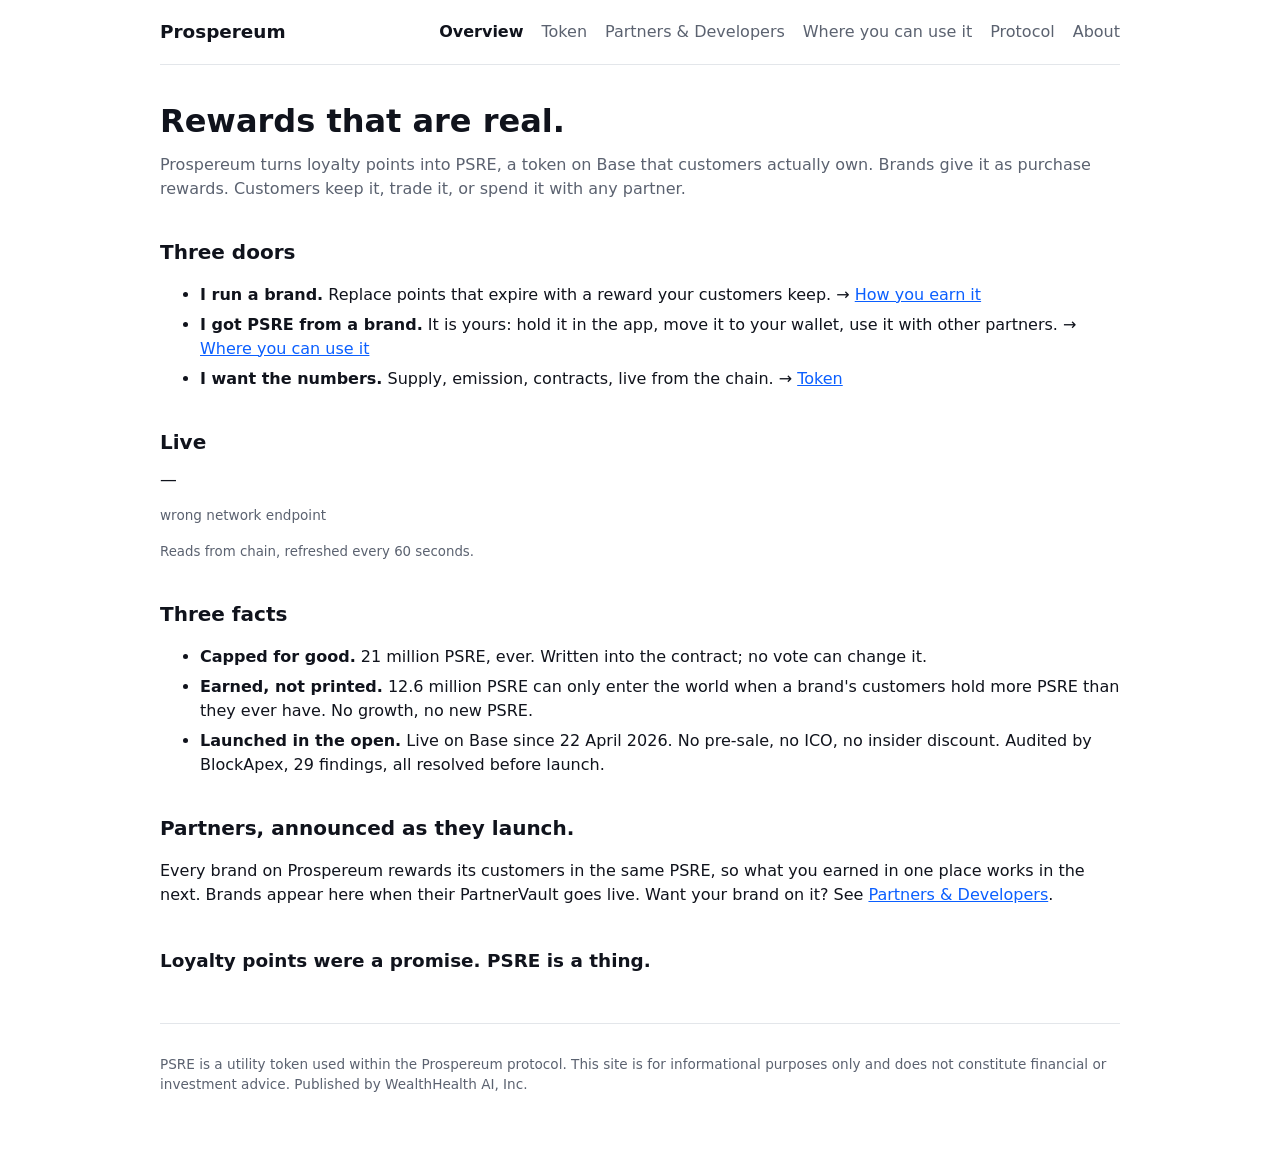
==== site/pages/index.html @ a17d3791 "site rc1: static prospereum.io pages + RPC Worker; Pages workflow publishes site/pages Six static pa" ====
<!doctype html>
<html lang="en">
<head>
<meta charset="utf-8">
<meta name="viewport" content="width=device-width, initial-scale=1">
<title>Prospereum — Rewards that are real</title>
<meta name="description" content="Prospereum turns loyalty points into PSRE, a token on Base that customers actually own.">
<link rel="stylesheet" href="./site.css">
</head>
<body>
<header class="top">
  <a class="brand" href="/">Prospereum</a>
  <nav><a href="/" aria-current="page">Overview</a><a href="/token/">Token</a><a href="/partners/">Partners &amp; Developers</a><a href="/use/">Where you can use it</a><a href="/protocol/">Protocol</a><a href="/about/">About</a></nav>
</header>

<main>
<!-- Site Copy & IA v1 §2.1 Home, verbatim. -->
<h1>Rewards that are real.</h1>
<p class="lede">Prospereum turns loyalty points into PSRE, a token on Base that customers actually own. Brands give it as purchase rewards. Customers keep it, trade it, or spend it with any partner.</p>

<section>
<h2>Three doors</h2>
<ul>
<li><strong>I run a brand.</strong> Replace points that expire with a reward your customers keep. → <a href="/protocol/">How you earn it</a></li>
<li><strong>I got PSRE from a brand.</strong> It is yours: hold it in the app, move it to your wallet, use it with other partners. → <a href="/use/">Where you can use it</a></li>
<li><strong>I want the numbers.</strong> Supply, emission, contracts, live from the chain. → <a href="/token/">Token</a></li>
</ul>
</section>

<section data-live data-live-keys="overview">
<h2>Live</h2>
<p class="stats-strip"><span data-v="strip">—</span></p>
<p class="snapshot" data-snapshot>—</p>
<small>Reads from chain, refreshed every 60 seconds.</small>
</section>

<section>
<h2>Three facts</h2>
<ul>
<li><strong>Capped for good.</strong> 21 million PSRE, ever. Written into the contract; no vote can change it.</li>
<li><strong>Earned, not printed.</strong> 12.6 million PSRE can only enter the world when a brand's customers hold more PSRE than they ever have. No growth, no new PSRE.</li>
<li><strong>Launched in the open.</strong> Live on Base since 22 April 2026. No pre-sale, no ICO, no insider discount. Audited by BlockApex, 29 findings, all resolved before launch.</li>
</ul>
</section>

<section id="use">
<!-- Site Copy & IA v1 §2.5 Where you can use it (short copy), verbatim; contact address published only if its MX exists (sheet v2 row 6). -->
<h2>Partners, announced as they launch.</h2>
<p>Every brand on Prospereum rewards its customers in the same PSRE, so what you earned in one place works in the next. Brands appear here when their PartnerVault goes live. Want your brand on it? See <a href="/partners/">Partners &amp; Developers</a>.</p>
</section>

<p class="closing"><strong>Loyalty points were a promise. PSRE is a thing.</strong></p>
</main>

<footer>
<p>PSRE is a utility token used within the Prospereum protocol. This site is for informational purposes only and does not constitute financial or investment advice. Published by WealthHealth AI, Inc.</p>
</footer>
<script type="module" src="./shared/live.js"></script>
</body>
</html>
---- site/pages/site.css ----
/* prospereum.io — minimal static styles; no web fonts, no third-party loads (sheet v2 row 7). */
:root{--ink:#10131c;--muted:#5b6270;--line:#e3e6ea;--accent:#0b5fff;font-family:system-ui,-apple-system,Segoe UI,Roboto,sans-serif;color:var(--ink);line-height:1.5}
body{margin:0;max-width:960px;padding:0 20px 48px;margin-inline:auto}
.top{display:flex;align-items:center;justify-content:space-between;padding:18px 0;border-bottom:1px solid var(--line)}
.brand{font-weight:700;text-decoration:none;color:var(--ink);font-size:1.15rem}
nav a{margin-left:18px;color:var(--muted);text-decoration:none}nav a[aria-current]{color:var(--ink);font-weight:600}
h1{font-size:2rem;margin:32px 0 8px}h2{font-size:1.25rem;margin:36px 0 10px}h3{font-size:1rem;margin:24px 0 6px}
.lede{color:var(--muted);margin:0 0 6px}.snapshot{font-size:.85rem;color:var(--muted);font-variant-numeric:tabular-nums}
table.stats{width:100%;border-collapse:collapse}table.stats th,table.stats td{text-align:left;padding:9px 0;border-bottom:1px solid var(--line);vertical-align:top}
table.stats th{font-weight:500;color:var(--muted);width:46%}table.stats td{font-variant-numeric:tabular-nums}
small{color:var(--muted)}.muted{color:var(--muted)}
ul.addresses{list-style:none;padding:0;font-family:ui-monospace,SFMono-Regular,Menlo,monospace;font-size:.85rem}ul.addresses li{padding:4px 0;word-break:break-all}
a{color:var(--accent)}footer{margin-top:48px;border-top:1px solid var(--line);padding-top:16px;color:var(--muted);font-size:.85rem}
.stats-strip{font-variant-numeric:tabular-nums;font-size:1.05rem;margin:0 0 4px}.closing{margin-top:40px;font-size:1.15rem}
main ol li,main ul li{margin:6px 0}
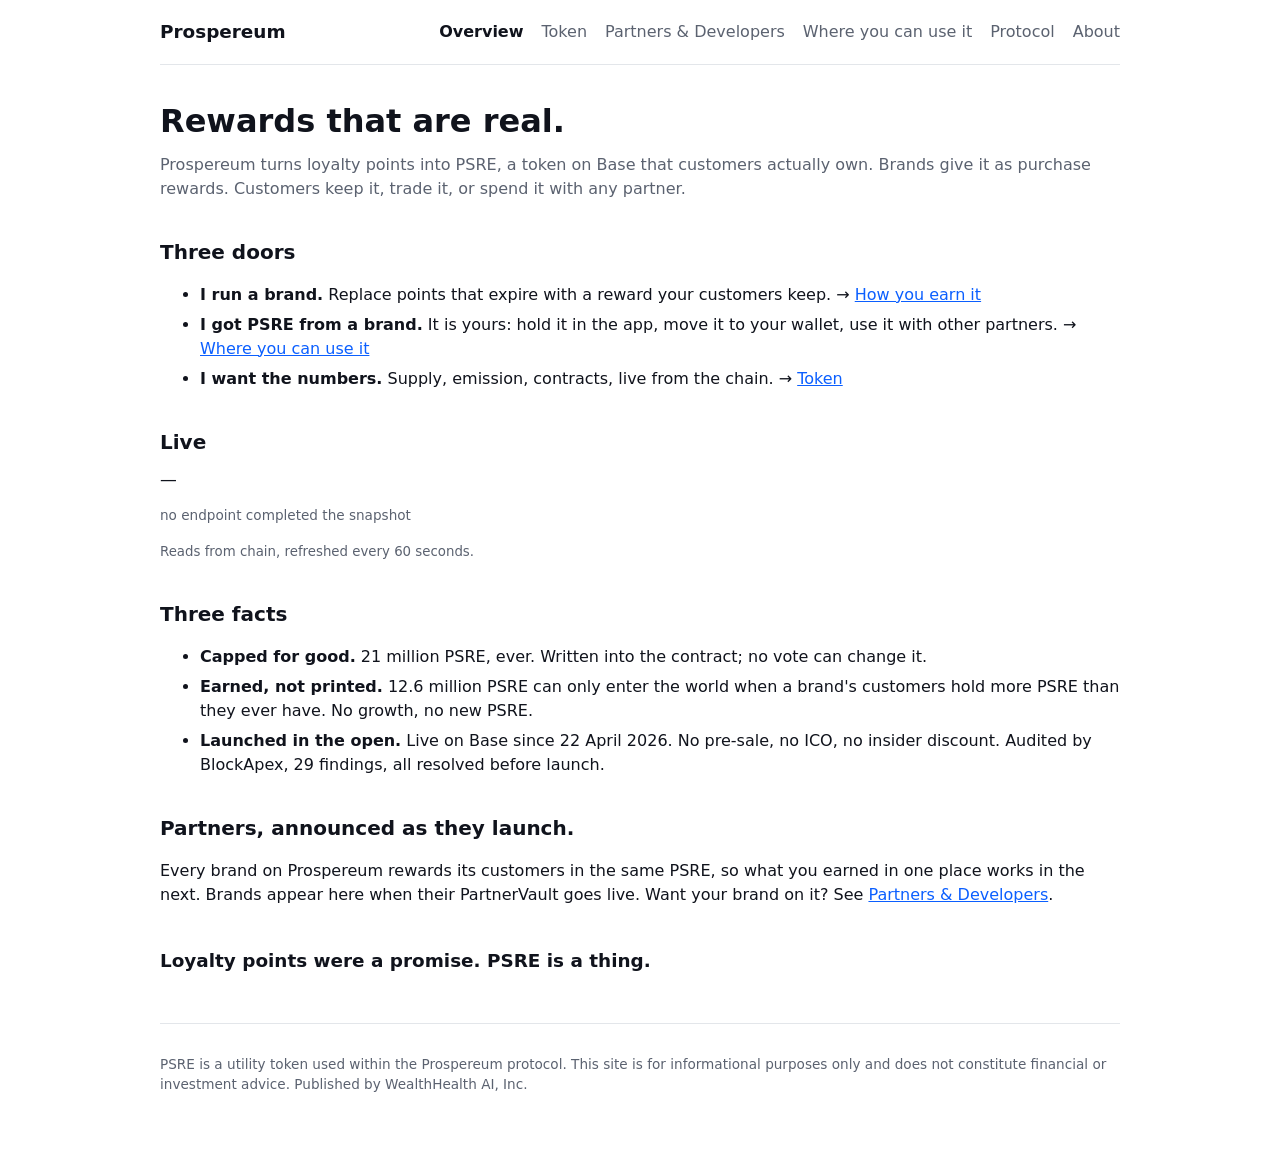
==== commit 726e6e6c: "pages: canonical + Open Graph meta on every page, favicon.svg, branded 404.html, robots.txt + sitema" ====
--- a/site/pages/index.html
+++ b/site/pages/index.html
@@ -5,6 +5,14 @@
 <meta name="viewport" content="width=device-width, initial-scale=1">
 <title>Prospereum — Rewards that are real</title>
 <meta name="description" content="Prospereum turns loyalty points into PSRE, a token on Base that customers actually own.">
+<link rel="canonical" href="https://prospereum.io/">
+<link rel="icon" href="/favicon.svg" type="image/svg+xml">
+<meta property="og:type" content="website">
+<meta property="og:site_name" content="Prospereum">
+<meta property="og:title" content="Prospereum — Rewards that are real">
+<meta property="og:description" content="Prospereum turns loyalty points into PSRE, a token on Base that customers actually own.">
+<meta property="og:url" content="https://prospereum.io/">
+<meta name="twitter:card" content="summary">
 <link rel="stylesheet" href="./site.css">
 </head>
 <body>
--- a/site/pages/site.css
+++ b/site/pages/site.css
@@ -13,3 +13,12 @@
 a{color:var(--accent)}footer{margin-top:48px;border-top:1px solid var(--line);padding-top:16px;color:var(--muted);font-size:.85rem}
 .stats-strip{font-variant-numeric:tabular-nums;font-size:1.05rem;margin:0 0 4px}.closing{margin-top:40px;font-size:1.15rem}
 main ol li,main ul li{margin:6px 0}
+/* Phone widths (Kin PR #1 finding 10): the six nav links wrap under the brand as a stacked, tappable row set; no JS. */
+@media (max-width:640px){
+  .top{flex-wrap:wrap;align-items:flex-start;padding:14px 0}
+  .brand{flex:1 0 100%;margin-bottom:8px}
+  nav{display:flex;flex-wrap:wrap;width:100%;gap:6px 16px}
+  nav a{margin-left:0;padding:4px 0;min-height:24px;line-height:24px}
+  h1{font-size:1.6rem}
+  table.stats th{width:50%}
+}
